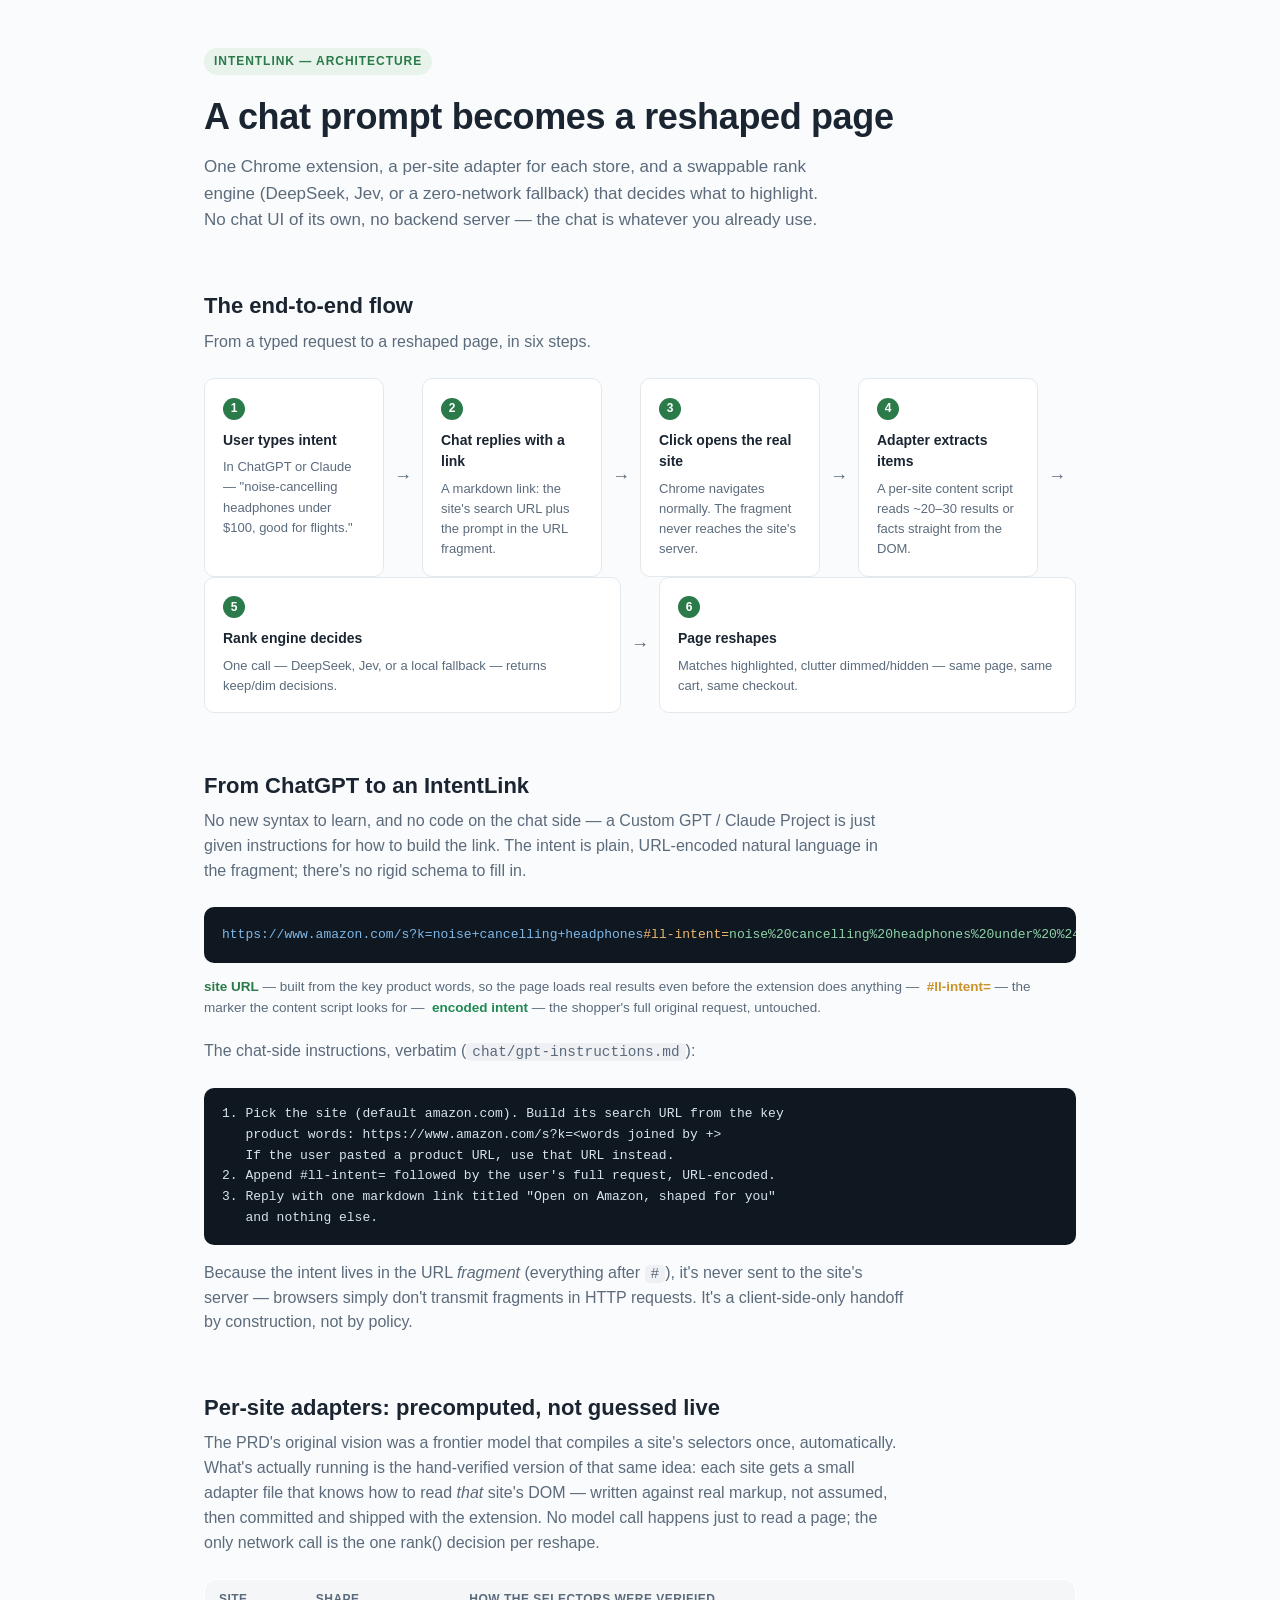
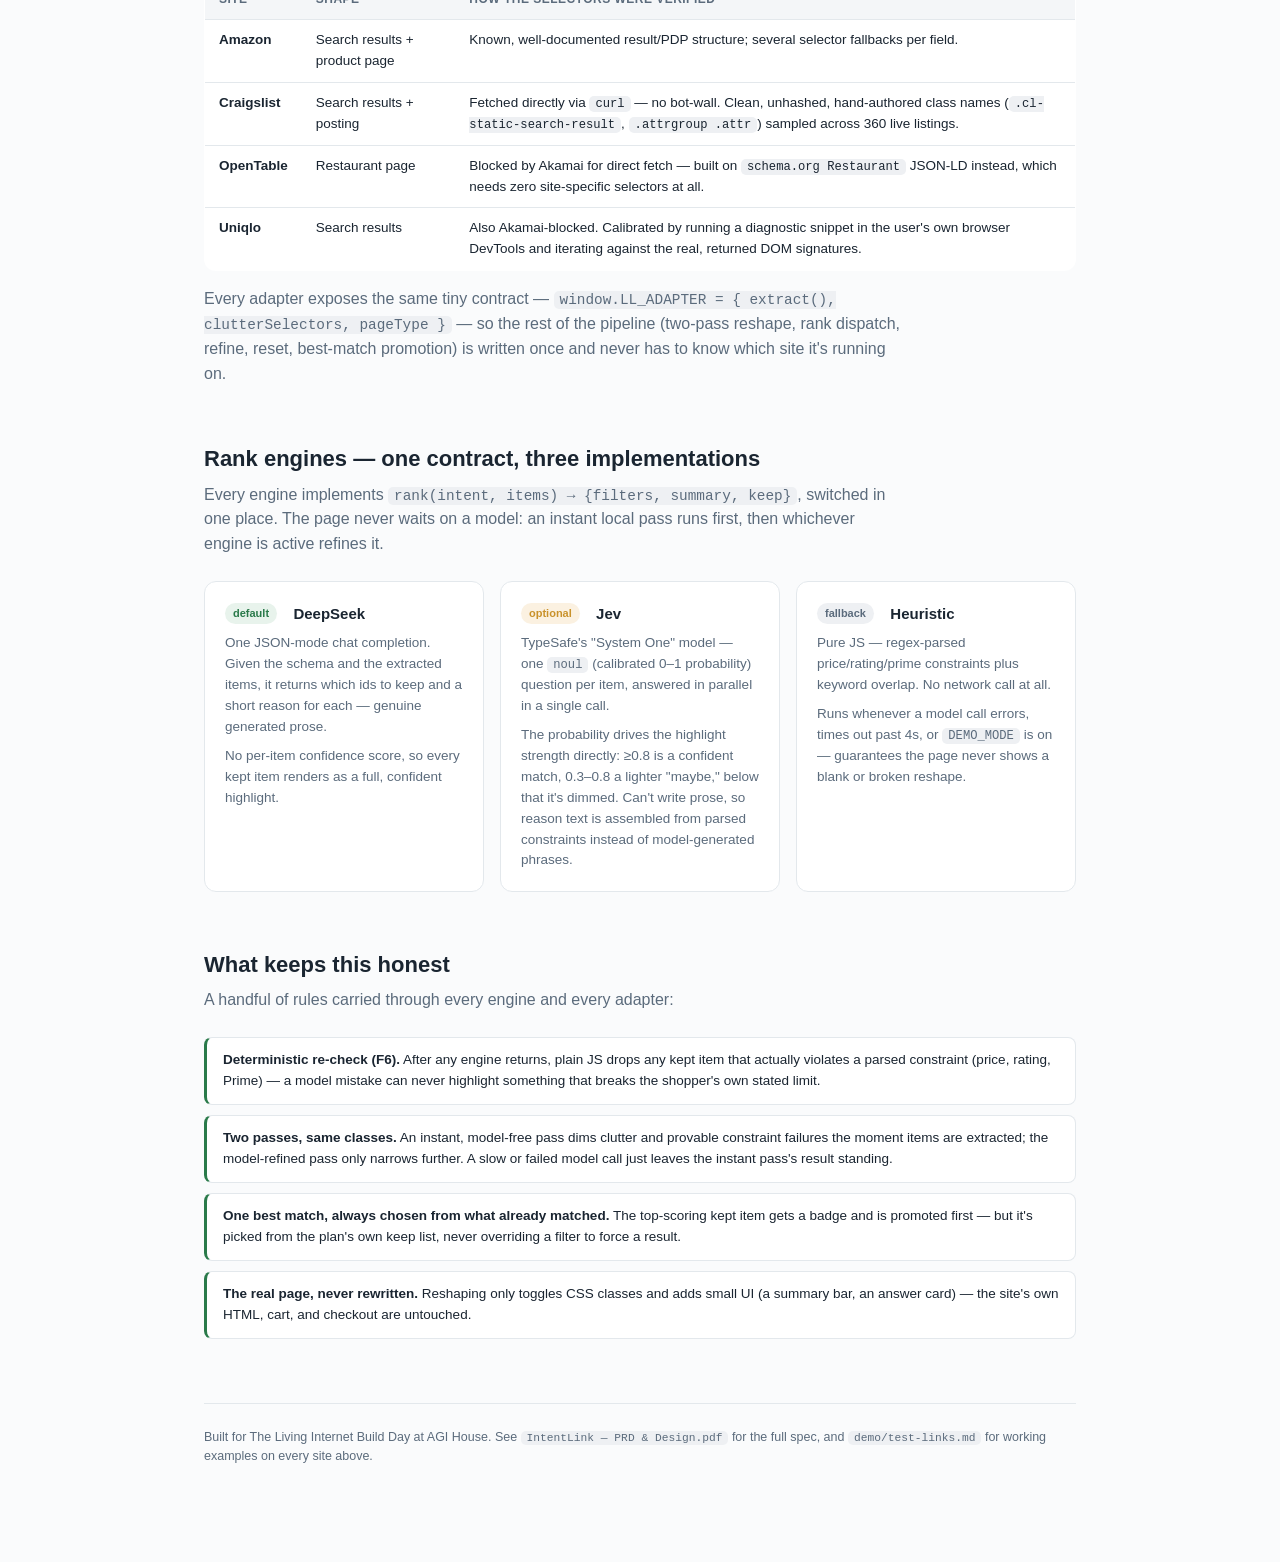
==== demo/architecture.html @ 063bbf08 "Add architecture.html explaining the hack's design Static, self-contained page covering the end-to-e" ====
<!DOCTYPE html>
<html lang="en">
<head>
<meta charset="UTF-8" />
<meta name="viewport" content="width=device-width, initial-scale=1.0" />
<title>IntentLink — Architecture</title>
<style>
  :root {
    --green: #2a7a4a;
    --green-tint: #e8f3ec;
    --amber: #c9922b;
    --amber-tint: #fbf1e1;
    --ink: #1a2531;
    --sub: #5b6b7c;
    --line: #e3e8ec;
    --bg: #fafbfc;
    --card: #ffffff;
    --code-bg: #0f1720;
    --code-ink: #d7e3ec;
  }
  * { box-sizing: border-box; }
  body {
    margin: 0;
    font-family: -apple-system, BlinkMacSystemFont, "Segoe UI", Arial, sans-serif;
    background: var(--bg);
    color: var(--ink);
    line-height: 1.55;
  }
  .wrap {
    max-width: 920px;
    margin: 0 auto;
    padding: 48px 24px 96px;
  }
  header.hero {
    margin-bottom: 48px;
  }
  header.hero .eyebrow {
    display: inline-block;
    font-size: 12px;
    font-weight: 700;
    letter-spacing: 0.08em;
    text-transform: uppercase;
    color: var(--green);
    background: var(--green-tint);
    padding: 4px 10px;
    border-radius: 999px;
    margin-bottom: 14px;
  }
  header.hero h1 {
    font-size: 36px;
    margin: 0 0 10px;
    letter-spacing: -0.01em;
  }
  header.hero p.tagline {
    font-size: 17px;
    color: var(--sub);
    max-width: 640px;
    margin: 0;
  }

  section {
    margin: 56px 0;
  }
  section > h2 {
    font-size: 22px;
    margin: 0 0 6px;
  }
  section > p.lede {
    color: var(--sub);
    margin: 0 0 24px;
    max-width: 700px;
  }

  /* Flow diagram */
  .flow {
    display: flex;
    flex-wrap: wrap;
    align-items: stretch;
    gap: 0;
  }
  .flow-step {
    background: var(--card);
    border: 1px solid var(--line);
    border-radius: 10px;
    padding: 16px 18px;
    flex: 1 1 150px;
    min-width: 150px;
  }
  .flow-step .num {
    display: inline-flex;
    align-items: center;
    justify-content: center;
    width: 22px;
    height: 22px;
    border-radius: 50%;
    background: var(--green);
    color: #fff;
    font-size: 12px;
    font-weight: 700;
    margin-bottom: 10px;
  }
  .flow-step h3 {
    font-size: 14px;
    margin: 0 0 6px;
  }
  .flow-step p {
    font-size: 13px;
    color: var(--sub);
    margin: 0;
  }
  .flow-arrow {
    display: flex;
    align-items: center;
    justify-content: center;
    padding: 0 10px;
    color: var(--sub);
    font-size: 18px;
    flex: 0 0 auto;
  }
  @media (max-width: 720px) {
    .flow { flex-direction: column; }
    .flow-arrow { transform: rotate(90deg); padding: 4px 0; }
  }

  /* Cards grid */
  .grid {
    display: grid;
    grid-template-columns: repeat(auto-fit, minmax(260px, 1fr));
    gap: 16px;
  }
  .card {
    background: var(--card);
    border: 1px solid var(--line);
    border-radius: 12px;
    padding: 20px;
  }
  .card h3 {
    font-size: 15px;
    margin: 0 0 8px;
    display: flex;
    align-items: center;
    gap: 8px;
  }
  .card p {
    font-size: 13.5px;
    color: var(--sub);
    margin: 0 0 8px;
  }
  .card p:last-child { margin-bottom: 0; }
  .tag {
    display: inline-block;
    font-size: 11px;
    font-weight: 700;
    padding: 2px 8px;
    border-radius: 999px;
  }
  .tag.default { background: var(--green-tint); color: var(--green); }
  .tag.optional { background: var(--amber-tint); color: var(--amber); }
  .tag.fallback { background: #eef0f3; color: var(--sub); }

  /* Code block */
  pre {
    background: var(--code-bg);
    color: var(--code-ink);
    padding: 16px 18px;
    border-radius: 10px;
    overflow-x: auto;
    font-size: 13px;
    line-height: 1.6;
    margin: 0;
  }
  code { font-family: ui-monospace, SFMono-Regular, Menlo, Consolas, monospace; }
  .inline-code {
    font-family: ui-monospace, SFMono-Regular, Menlo, Consolas, monospace;
    background: #eef0f3;
    padding: 1px 6px;
    border-radius: 5px;
    font-size: 0.9em;
  }
  .url-anatomy {
    font-family: ui-monospace, SFMono-Regular, Menlo, Consolas, monospace;
    font-size: 13px;
    background: var(--code-bg);
    color: var(--code-ink);
    border-radius: 10px;
    padding: 18px;
    overflow-x: auto;
    white-space: pre;
  }
  .url-anatomy .site { color: #7fb8e8; }
  .url-anatomy .frag { color: #f0b86e; }
  .url-anatomy .intent { color: #8fd4a8; }

  /* Adapter table */
  table {
    width: 100%;
    border-collapse: collapse;
    font-size: 13.5px;
    background: var(--card);
    border: 1px solid var(--line);
    border-radius: 12px;
    overflow: hidden;
  }
  th, td {
    text-align: left;
    padding: 10px 14px;
    border-bottom: 1px solid var(--line);
    vertical-align: top;
  }
  th {
    background: #f4f6f8;
    font-size: 12px;
    text-transform: uppercase;
    letter-spacing: 0.04em;
    color: var(--sub);
  }
  tr:last-child td { border-bottom: none; }
  td.site { font-weight: 600; white-space: nowrap; }
  td .mini { color: var(--sub); font-size: 12.5px; }

  /* Guard rails list */
  .rails { list-style: none; margin: 0; padding: 0; display: grid; gap: 10px; }
  .rails li {
    background: var(--card);
    border: 1px solid var(--line);
    border-left: 3px solid var(--green);
    border-radius: 8px;
    padding: 12px 16px;
    font-size: 13.5px;
  }
  .rails li b { color: var(--ink); }

  footer {
    margin-top: 64px;
    padding-top: 24px;
    border-top: 1px solid var(--line);
    font-size: 12.5px;
    color: var(--sub);
  }

  @media (prefers-color-scheme: dark) {
    :root {
      --ink: #e7edf2;
      --sub: #9aabbb;
      --line: #263141;
      --bg: #0b121a;
      --card: #121b26;
      --green-tint: #11261b;
      --amber-tint: #2a2112;
      --code-bg: #060a0f;
    }
    th { background: #0e1620; }
    .inline-code { background: #1c2733; }
  }
</style>
</head>
<body>
<div class="wrap">

  <header class="hero">
    <span class="eyebrow">IntentLink — Architecture</span>
    <h1>A chat prompt becomes a reshaped page</h1>
    <p class="tagline">
      One Chrome extension, a per-site adapter for each store, and a swappable rank engine
      (DeepSeek, Jev, or a zero-network fallback) that decides what to highlight. No chat UI of
      its own, no backend server — the chat is whatever you already use.
    </p>
  </header>

  <section>
    <h2>The end-to-end flow</h2>
    <p class="lede">From a typed request to a reshaped page, in six steps.</p>
    <div class="flow">
      <div class="flow-step">
        <span class="num">1</span>
        <h3>User types intent</h3>
        <p>In ChatGPT or Claude — "noise-cancelling headphones under $100, good for flights."</p>
      </div>
      <div class="flow-arrow">→</div>
      <div class="flow-step">
        <span class="num">2</span>
        <h3>Chat replies with a link</h3>
        <p>A markdown link: the site's search URL plus the prompt in the URL fragment.</p>
      </div>
      <div class="flow-arrow">→</div>
      <div class="flow-step">
        <span class="num">3</span>
        <h3>Click opens the real site</h3>
        <p>Chrome navigates normally. The fragment never reaches the site's server.</p>
      </div>
      <div class="flow-arrow">→</div>
      <div class="flow-step">
        <span class="num">4</span>
        <h3>Adapter extracts items</h3>
        <p>A per-site content script reads ~20–30 results or facts straight from the DOM.</p>
      </div>
      <div class="flow-arrow">→</div>
      <div class="flow-step">
        <span class="num">5</span>
        <h3>Rank engine decides</h3>
        <p>One call — DeepSeek, Jev, or a local fallback — returns keep/dim decisions.</p>
      </div>
      <div class="flow-arrow">→</div>
      <div class="flow-step">
        <span class="num">6</span>
        <h3>Page reshapes</h3>
        <p>Matches highlighted, clutter dimmed/hidden — same page, same cart, same checkout.</p>
      </div>
    </div>
  </section>

  <section>
    <h2>From ChatGPT to an IntentLink</h2>
    <p class="lede">
      No new syntax to learn, and no code on the chat side — a Custom GPT / Claude Project is
      just given instructions for how to build the link. The intent is plain, URL-encoded natural
      language in the fragment; there's no rigid schema to fill in.
    </p>
    <div class="url-anatomy"><span class="site">https://www.amazon.com/s?k=noise+cancelling+headphones</span><span class="frag">#ll-intent=</span><span class="intent">noise%20cancelling%20headphones%20under%20%24100%2C%20good%20for%20flights</span></div>
    <p style="margin-top:14px; color:var(--sub); font-size:13.5px;">
      <span style="color:var(--green); font-weight:600;">site URL</span> — built from the key
      product words, so the page loads real results even before the extension does anything —
      &nbsp;<span style="color:var(--amber); font-weight:600;">#ll-intent=</span> — the marker the
      content script looks for — &nbsp;<span style="color:#1f8a52; font-weight:600;">encoded
      intent</span> — the shopper's full original request, untouched.
    </p>
    <p class="lede" style="margin-top:20px;">The chat-side instructions, verbatim (<span class="inline-code">chat/gpt-instructions.md</span>):</p>
    <pre><code>1. Pick the site (default amazon.com). Build its search URL from the key
   product words: https://www.amazon.com/s?k=&lt;words joined by +&gt;
   If the user pasted a product URL, use that URL instead.
2. Append #ll-intent= followed by the user's full request, URL-encoded.
3. Reply with one markdown link titled "Open on Amazon, shaped for you"
   and nothing else.</code></pre>
    <p class="lede" style="margin-top:16px;">
      Because the intent lives in the URL <em>fragment</em> (everything after <span class="inline-code">#</span>),
      it's never sent to the site's server — browsers simply don't transmit fragments in HTTP
      requests. It's a client-side-only handoff by construction, not by policy.
    </p>
  </section>

  <section>
    <h2>Per-site adapters: precomputed, not guessed live</h2>
    <p class="lede">
      The PRD's original vision was a frontier model that compiles a site's selectors once,
      automatically. What's actually running is the hand-verified version of that same idea: each
      site gets a small adapter file that knows how to read <em>that</em> site's DOM — written
      against real markup, not assumed, then committed and shipped with the extension. No model
      call happens just to read a page; the only network call is the one rank() decision per
      reshape.
    </p>
    <table>
      <thead>
        <tr><th>Site</th><th>Shape</th><th>How the selectors were verified</th></tr>
      </thead>
      <tbody>
        <tr>
          <td class="site">Amazon</td>
          <td>Search results + product page</td>
          <td>Known, well-documented result/PDP structure; several selector fallbacks per field.</td>
        </tr>
        <tr>
          <td class="site">Craigslist</td>
          <td>Search results + posting</td>
          <td>Fetched directly via <span class="inline-code">curl</span> — no bot-wall. Clean,
            unhashed, hand-authored class names (<span class="inline-code">.cl-static-search-result</span>,
            <span class="inline-code">.attrgroup .attr</span>) sampled across 360 live listings.</td>
        </tr>
        <tr>
          <td class="site">OpenTable</td>
          <td>Restaurant page</td>
          <td>Blocked by Akamai for direct fetch — built on <span class="inline-code">schema.org
            Restaurant</span> JSON-LD instead, which needs zero site-specific selectors at all.</td>
        </tr>
        <tr>
          <td class="site">Uniqlo</td>
          <td>Search results</td>
          <td>Also Akamai-blocked. Calibrated by running a diagnostic snippet in the user's own
            browser DevTools and iterating against the real, returned DOM signatures.</td>
        </tr>
      </tbody>
    </table>
    <p class="lede" style="margin-top:16px;">
      Every adapter exposes the same tiny contract — <span class="inline-code">window.LL_ADAPTER
      = { extract(), clutterSelectors, pageType }</span> — so the rest of the pipeline
      (two-pass reshape, rank dispatch, refine, reset, best-match promotion) is written once and
      never has to know which site it's running on.
    </p>
  </section>

  <section>
    <h2>Rank engines — one contract, three implementations</h2>
    <p class="lede">
      Every engine implements <span class="inline-code">rank(intent, items) → {filters, summary, keep}</span>,
      switched in one place. The page never waits on a model: an instant local pass runs first,
      then whichever engine is active refines it.
    </p>
    <div class="grid">
      <div class="card">
        <h3><span class="tag default">default</span>&nbsp; DeepSeek</h3>
        <p>One JSON-mode chat completion. Given the schema and the extracted items, it returns
          which ids to keep and a short reason for each — genuine generated prose.</p>
        <p>No per-item confidence score, so every kept item renders as a full, confident highlight.</p>
      </div>
      <div class="card">
        <h3><span class="tag optional">optional</span>&nbsp; Jev</h3>
        <p>TypeSafe's "System One" model — one <span class="inline-code">noul</span> (calibrated
          0–1 probability) question per item, answered in parallel in a single call.</p>
        <p>The probability drives the highlight strength directly: ≥0.8 is a confident match,
          0.3–0.8 a lighter "maybe," below that it's dimmed. Can't write prose, so reason text is
          assembled from parsed constraints instead of model-generated phrases.</p>
      </div>
      <div class="card">
        <h3><span class="tag fallback">fallback</span>&nbsp; Heuristic</h3>
        <p>Pure JS — regex-parsed price/rating/prime constraints plus keyword overlap. No network
          call at all.</p>
        <p>Runs whenever a model call errors, times out past 4s, or <span class="inline-code">DEMO_MODE</span>
          is on — guarantees the page never shows a blank or broken reshape.</p>
      </div>
    </div>
  </section>

  <section>
    <h2>What keeps this honest</h2>
    <p class="lede">A handful of rules carried through every engine and every adapter:</p>
    <ul class="rails">
      <li><b>Deterministic re-check (F6).</b> After any engine returns, plain JS drops any kept
        item that actually violates a parsed constraint (price, rating, Prime) — a model mistake
        can never highlight something that breaks the shopper's own stated limit.</li>
      <li><b>Two passes, same classes.</b> An instant, model-free pass dims clutter and provable
        constraint failures the moment items are extracted; the model-refined pass only narrows
        further. A slow or failed model call just leaves the instant pass's result standing.</li>
      <li><b>One best match, always chosen from what already matched.</b> The top-scoring kept
        item gets a badge and is promoted first — but it's picked from the plan's own keep list,
        never overriding a filter to force a result.</li>
      <li><b>The real page, never rewritten.</b> Reshaping only toggles CSS classes and adds small
        UI (a summary bar, an answer card) — the site's own HTML, cart, and checkout are
        untouched.</li>
    </ul>
  </section>

  <footer>
    Built for The Living Internet Build Day at AGI House. See <span class="inline-code">IntentLink — PRD &amp; Design.pdf</span>
    for the full spec, and <span class="inline-code">demo/test-links.md</span> for working examples
    on every site above.
  </footer>

</div>
</body>
</html>
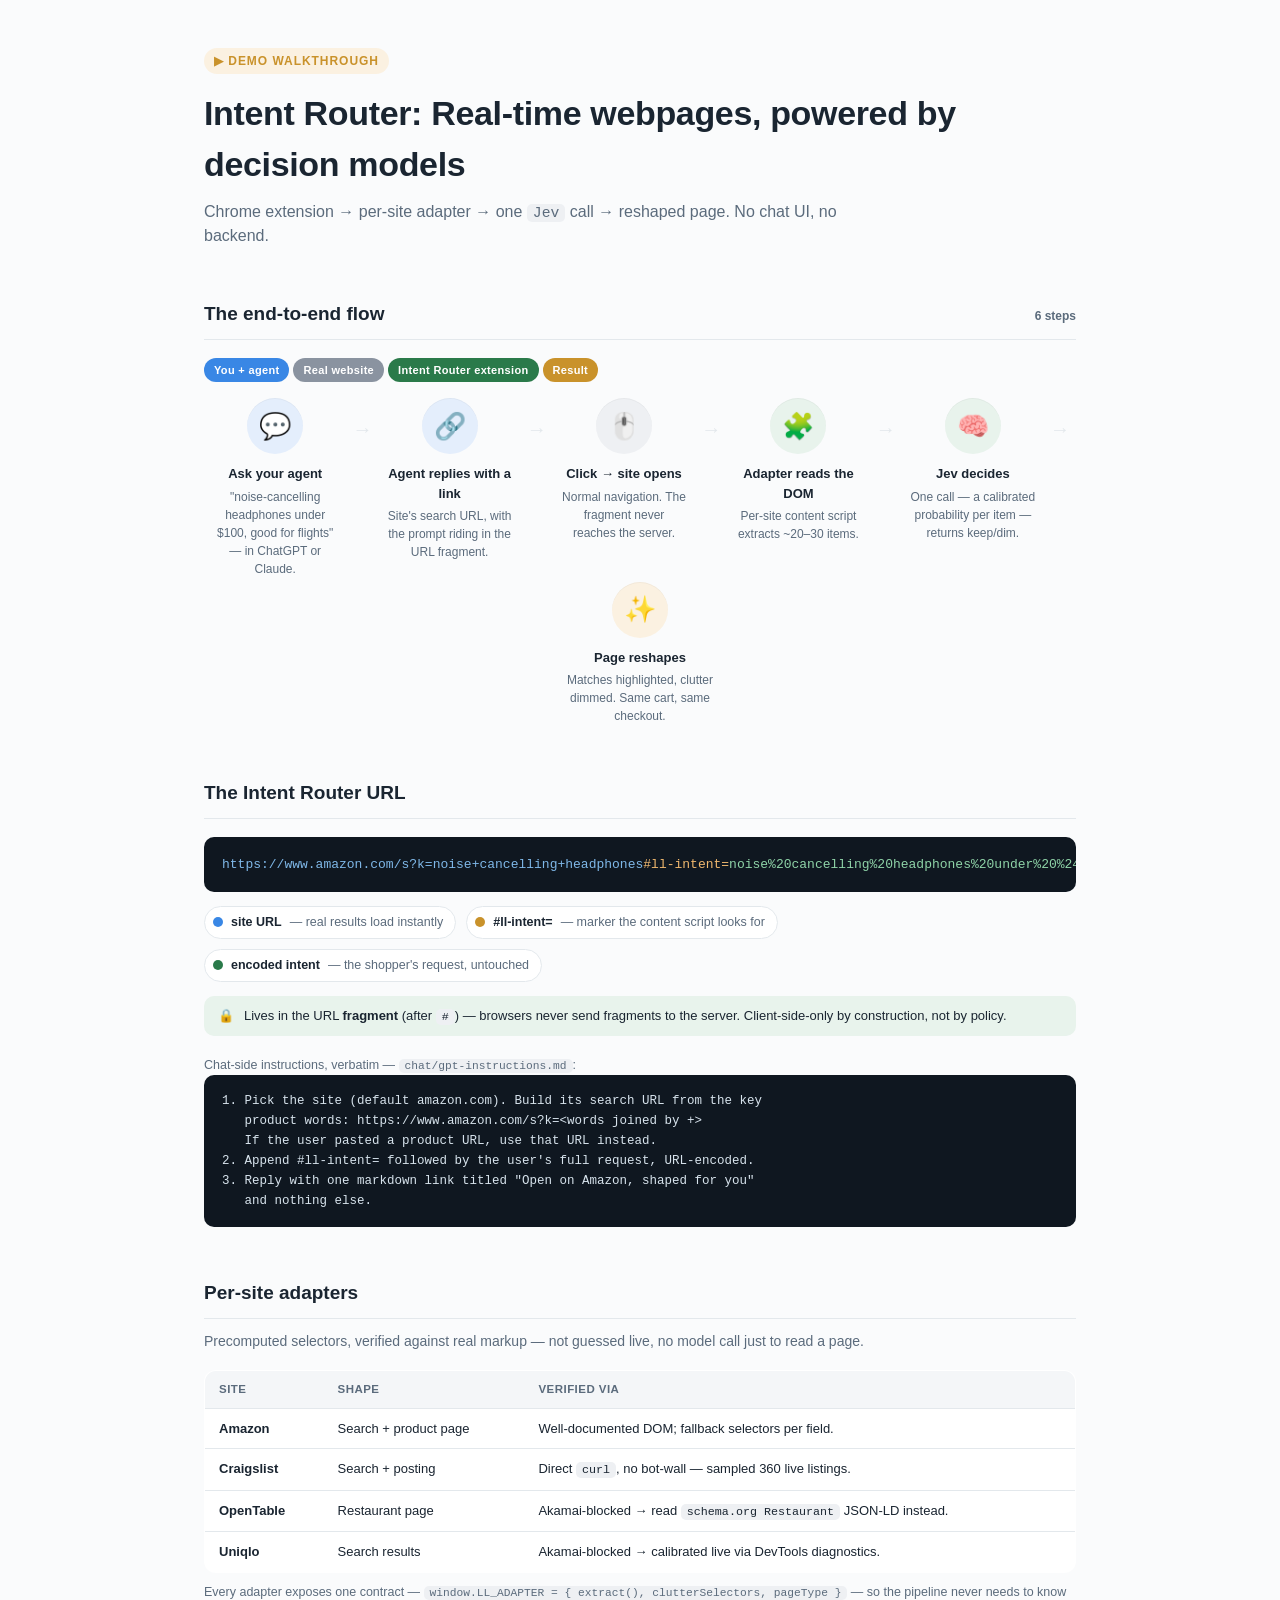
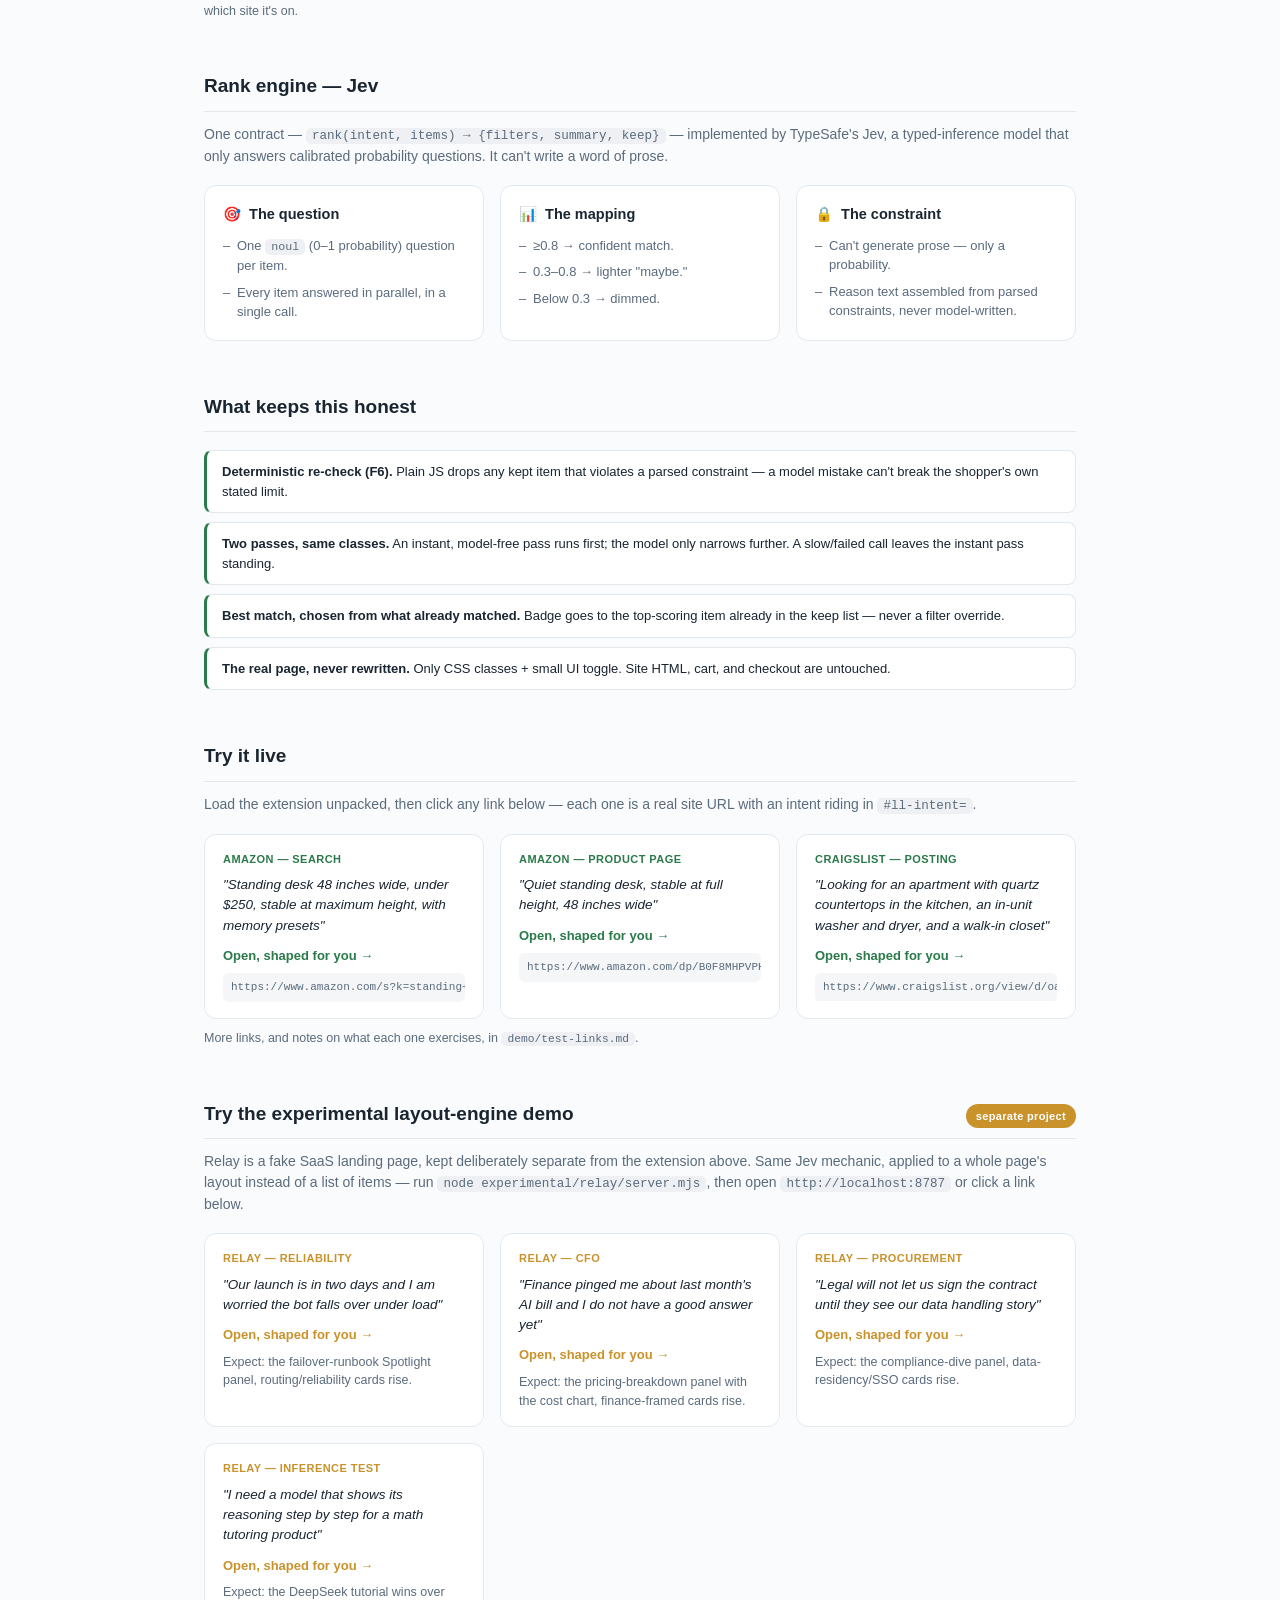
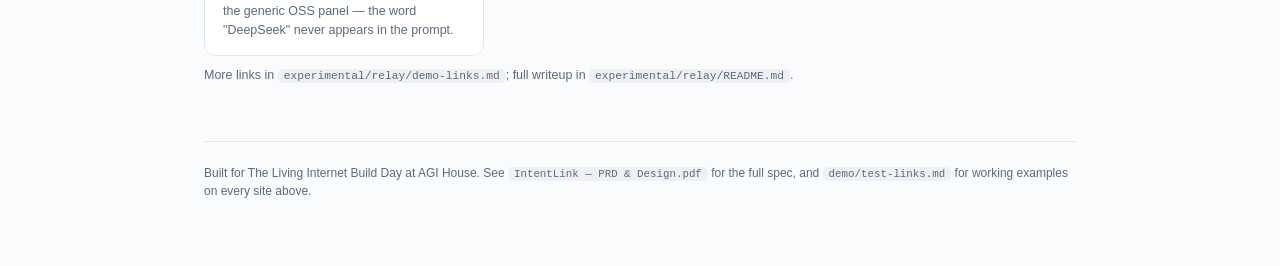
==== commit 6a25b1f4: "Rework architecture.html: icon flow, Jev-only, live demo links, Intent Router branding - Replace the" ====
--- a/demo/architecture.html
+++ b/demo/architecture.html
@@ -3,7 +3,7 @@
 <head>
 <meta charset="UTF-8" />
 <meta name="viewport" content="width=device-width, initial-scale=1.0" />
-<title>IntentLink — Architecture</title>
+<title>Intent Router — Architecture</title>
 <style>
   :root {
     --green: #2a7a4a;
@@ -24,159 +24,178 @@
     font-family: -apple-system, BlinkMacSystemFont, "Segoe UI", Arial, sans-serif;
     background: var(--bg);
     color: var(--ink);
-    line-height: 1.55;
+    line-height: 1.5;
   }
   .wrap {
     max-width: 920px;
     margin: 0 auto;
-    padding: 48px 24px 96px;
-  }
-  header.hero {
-    margin-bottom: 48px;
-  }
+    padding: 48px 24px 72px;
+  }
+
+  /* Header */
+  header.hero { margin-bottom: 44px; }
   header.hero .eyebrow {
-    display: inline-block;
+    display: inline-flex;
+    align-items: center;
+    gap: 6px;
     font-size: 12px;
     font-weight: 700;
     letter-spacing: 0.08em;
     text-transform: uppercase;
-    color: var(--green);
-    background: var(--green-tint);
+    color: var(--amber);
+    background: var(--amber-tint);
     padding: 4px 10px;
     border-radius: 999px;
     margin-bottom: 14px;
   }
   header.hero h1 {
-    font-size: 36px;
+    font-size: 34px;
     margin: 0 0 10px;
     letter-spacing: -0.01em;
   }
   header.hero p.tagline {
-    font-size: 17px;
+    font-size: 16px;
     color: var(--sub);
-    max-width: 640px;
+    max-width: 680px;
     margin: 0;
   }
-
-  section {
-    margin: 56px 0;
-  }
-  section > h2 {
-    font-size: 22px;
-    margin: 0 0 6px;
+  header.hero .tagline .inline-code { font-size: 0.92em; }
+
+  /* Section scaffolding */
+  section { margin: 52px 0; }
+  section > .section-head {
+    display: flex;
+    align-items: baseline;
+    justify-content: space-between;
+    gap: 16px;
+    margin-bottom: 18px;
+    border-bottom: 1px solid var(--line);
+    padding-bottom: 10px;
+  }
+  section > .section-head h2 { font-size: 19px; margin: 0; }
+  section > .section-head .step-no {
+    font-size: 12px;
+    font-weight: 700;
+    color: var(--sub);
+    white-space: nowrap;
   }
   section > p.lede {
     color: var(--sub);
-    margin: 0 0 24px;
-    max-width: 700px;
-  }
-
-  /* Flow diagram */
-  .flow {
+    margin: -6px 0 18px;
+    font-size: 14px;
+  }
+
+  /* Flow diagram — icon nodes, color-grouped by who's acting */
+  .lanes { display: flex; flex-wrap: wrap; gap: 4px; margin-bottom: 14px; }
+  .lane-tag {
+    font-size: 11px; font-weight: 700; letter-spacing: 0.03em;
+    padding: 4px 10px; border-radius: 999px; color: #fff;
+  }
+  .lane-tag.c-blue { background: #3987e5; }
+  .lane-tag.c-gray { background: #8a93a0; }
+  .lane-tag.c-green { background: var(--green); }
+  .lane-tag.c-amber { background: var(--amber); }
+
+  .flow { display: flex; flex-wrap: wrap; align-items: flex-start; gap: 0; }
+  .flow-node {
     display: flex;
-    flex-wrap: wrap;
-    align-items: stretch;
-    gap: 0;
-  }
-  .flow-step {
-    background: var(--card);
-    border: 1px solid var(--line);
-    border-radius: 10px;
-    padding: 16px 18px;
-    flex: 1 1 150px;
-    min-width: 150px;
-  }
-  .flow-step .num {
-    display: inline-flex;
+    flex-direction: column;
     align-items: center;
-    justify-content: center;
-    width: 22px;
-    height: 22px;
+    text-align: center;
+    flex: 1 1 140px;
+    min-width: 128px;
+    padding: 2px 8px;
+  }
+  .flow-icon {
+    width: 56px;
+    height: 56px;
     border-radius: 50%;
-    background: var(--green);
-    color: #fff;
-    font-size: 12px;
-    font-weight: 700;
-    margin-bottom: 10px;
-  }
-  .flow-step h3 {
-    font-size: 14px;
-    margin: 0 0 6px;
-  }
-  .flow-step p {
-    font-size: 13px;
-    color: var(--sub);
-    margin: 0;
-  }
-  .flow-arrow {
     display: flex;
     align-items: center;
     justify-content: center;
-    padding: 0 10px;
+    font-size: 26px;
+    margin-bottom: 10px;
+    box-shadow: 0 1px 0 rgba(0,0,0,0.04) inset;
+  }
+  .flow-icon.c-blue  { background: #e4eefc; }
+  .flow-icon.c-gray  { background: #eef0f3; }
+  .flow-icon.c-green { background: var(--green-tint); }
+  .flow-icon.c-amber { background: var(--amber-tint); }
+  .flow-node h3 { font-size: 13px; margin: 0 0 4px; }
+  .flow-node p { font-size: 12px; color: var(--sub); margin: 0; max-width: 150px; }
+  .flow-arrow {
+    display: flex; align-items: center; justify-content: center;
+    padding: 18px 6px 0; color: var(--line); font-size: 20px; flex: 0 0 auto;
+  }
+  @media (max-width: 720px) {
+    .flow { flex-direction: column; align-items: stretch; }
+    .flow-node { flex-direction: row; text-align: left; align-items: center; gap: 12px; max-width: none; }
+    .flow-node p { max-width: none; }
+    .flow-icon { margin-bottom: 0; flex: 0 0 auto; }
+    .flow-arrow { transform: rotate(90deg); padding: 2px 0; align-self: center; }
+  }
+
+  /* Cards grid */
+  .grid { display: grid; grid-template-columns: repeat(auto-fit, minmax(260px, 1fr)); gap: 16px; }
+  .card { background: var(--card); border: 1px solid var(--line); border-radius: 12px; padding: 18px; }
+  .card h3 { font-size: 14.5px; margin: 0 0 10px; display: flex; align-items: center; gap: 8px; }
+  .card ul.bullets { margin: 0; padding: 0; list-style: none; display: grid; gap: 7px; }
+  .card ul.bullets li {
+    font-size: 13px;
     color: var(--sub);
-    font-size: 18px;
-    flex: 0 0 auto;
-  }
-  @media (max-width: 720px) {
-    .flow { flex-direction: column; }
-    .flow-arrow { transform: rotate(90deg); padding: 4px 0; }
-  }
-
-  /* Cards grid */
-  .grid {
-    display: grid;
-    grid-template-columns: repeat(auto-fit, minmax(260px, 1fr));
-    gap: 16px;
-  }
-  .card {
-    background: var(--card);
-    border: 1px solid var(--line);
-    border-radius: 12px;
-    padding: 20px;
-  }
-  .card h3 {
-    font-size: 15px;
-    margin: 0 0 8px;
-    display: flex;
-    align-items: center;
-    gap: 8px;
-  }
-  .card p {
-    font-size: 13.5px;
+    padding-left: 14px;
+    position: relative;
+  }
+  .card ul.bullets li::before {
+    content: "–";
+    position: absolute;
+    left: 0;
     color: var(--sub);
-    margin: 0 0 8px;
-  }
-  .card p:last-child { margin-bottom: 0; }
-  .tag {
-    display: inline-block;
-    font-size: 11px;
-    font-weight: 700;
-    padding: 2px 8px;
-    border-radius: 999px;
-  }
-  .tag.default { background: var(--green-tint); color: var(--green); }
-  .tag.optional { background: var(--amber-tint); color: var(--amber); }
-  .tag.fallback { background: #eef0f3; color: var(--sub); }
+  }
 
   /* Code block */
   pre {
-    background: var(--code-bg);
-    color: var(--code-ink);
-    padding: 16px 18px;
-    border-radius: 10px;
-    overflow-x: auto;
-    font-size: 13px;
-    line-height: 1.6;
-    margin: 0;
+    background: var(--code-bg); color: var(--code-ink);
+    padding: 16px 18px; border-radius: 10px; overflow-x: auto;
+    font-size: 12.5px; line-height: 1.6; margin: 0;
   }
   code { font-family: ui-monospace, SFMono-Regular, Menlo, Consolas, monospace; }
   .inline-code {
     font-family: ui-monospace, SFMono-Regular, Menlo, Consolas, monospace;
-    background: #eef0f3;
-    padding: 1px 6px;
-    border-radius: 5px;
-    font-size: 0.9em;
-  }
+    background: #eef0f3; padding: 1px 6px; border-radius: 5px; font-size: 0.9em;
+  }
+  .caption { font-size: 12.5px; color: var(--sub); margin: 10px 0 0; }
+
+  /* Try-it links */
+  .demo-card {
+    background: var(--card); border: 1px solid var(--line); border-radius: 12px;
+    padding: 16px 18px; display: flex; flex-direction: column; gap: 8px;
+  }
+  .demo-card .demo-site {
+    font-size: 11px; font-weight: 700; letter-spacing: 0.04em; text-transform: uppercase;
+    color: var(--green);
+  }
+  .demo-card blockquote {
+    margin: 0; padding: 0; font-size: 13.5px; color: var(--ink); font-style: italic;
+    border: none;
+  }
+  .demo-card .demo-link {
+    display: inline-flex; align-items: center; gap: 6px;
+    font-size: 13px; font-weight: 600; color: var(--green); text-decoration: none;
+    margin-top: 2px;
+  }
+  .demo-card .demo-link:hover { text-decoration: underline; }
+  .demo-card .demo-url {
+    font-family: ui-monospace, SFMono-Regular, Menlo, Consolas, monospace;
+    font-size: 11px; color: var(--sub);
+    overflow-x: auto; white-space: nowrap;
+    background: #f4f6f8; border-radius: 6px; padding: 6px 8px;
+  }
+  @media (prefers-color-scheme: dark) { .demo-card .demo-url { background: #0e1620; } }
+  .demo-card.experimental .demo-site { color: var(--amber); }
+  .demo-card.experimental .demo-link { color: var(--amber); }
+
+  /* URL anatomy — the specific example */
   .url-anatomy {
     font-family: ui-monospace, SFMono-Regular, Menlo, Consolas, monospace;
     font-size: 13px;
@@ -191,66 +210,63 @@
   .url-anatomy .frag { color: #f0b86e; }
   .url-anatomy .intent { color: #8fd4a8; }
 
+  .legend { display: flex; flex-wrap: wrap; gap: 10px; margin: 14px 0 0; }
+  .legend-item {
+    display: flex; align-items: center; gap: 8px;
+    background: var(--card); border: 1px solid var(--line); border-radius: 999px;
+    padding: 6px 12px 6px 8px; font-size: 12.5px; color: var(--ink);
+  }
+  .legend-swatch { width: 10px; height: 10px; border-radius: 50%; flex: 0 0 auto; }
+  .legend-swatch.site { background: #3987e5; }
+  .legend-swatch.frag { background: var(--amber); }
+  .legend-swatch.intent { background: var(--green); }
+  .legend-item b { font-weight: 700; }
+  .legend-item span.note { color: var(--sub); }
+
+  .callout {
+    display: flex;
+    align-items: flex-start;
+    gap: 10px;
+    background: var(--green-tint);
+    border-radius: 10px;
+    padding: 10px 14px;
+    font-size: 13px;
+    color: var(--ink);
+    margin-top: 14px;
+  }
+  .callout .ico { flex: 0 0 auto; }
+
   /* Adapter table */
   table {
-    width: 100%;
-    border-collapse: collapse;
-    font-size: 13.5px;
-    background: var(--card);
-    border: 1px solid var(--line);
-    border-radius: 12px;
-    overflow: hidden;
-  }
-  th, td {
-    text-align: left;
-    padding: 10px 14px;
-    border-bottom: 1px solid var(--line);
-    vertical-align: top;
-  }
-  th {
-    background: #f4f6f8;
-    font-size: 12px;
-    text-transform: uppercase;
-    letter-spacing: 0.04em;
-    color: var(--sub);
-  }
+    width: 100%; border-collapse: collapse; font-size: 13px;
+    background: var(--card); border: 1px solid var(--line); border-radius: 12px; overflow: hidden;
+  }
+  th, td { text-align: left; padding: 10px 14px; border-bottom: 1px solid var(--line); vertical-align: top; }
+  th { background: #f4f6f8; font-size: 11.5px; text-transform: uppercase; letter-spacing: 0.04em; color: var(--sub); }
   tr:last-child td { border-bottom: none; }
   td.site { font-weight: 600; white-space: nowrap; }
-  td .mini { color: var(--sub); font-size: 12.5px; }
 
   /* Guard rails list */
-  .rails { list-style: none; margin: 0; padding: 0; display: grid; gap: 10px; }
+  .rails { list-style: none; margin: 0; padding: 0; display: grid; gap: 9px; }
   .rails li {
-    background: var(--card);
-    border: 1px solid var(--line);
-    border-left: 3px solid var(--green);
-    border-radius: 8px;
-    padding: 12px 16px;
-    font-size: 13.5px;
+    background: var(--card); border: 1px solid var(--line); border-left: 3px solid var(--green);
+    border-radius: 8px; padding: 11px 15px; font-size: 13px;
   }
   .rails li b { color: var(--ink); }
 
   footer {
-    margin-top: 64px;
-    padding-top: 24px;
-    border-top: 1px solid var(--line);
-    font-size: 12.5px;
-    color: var(--sub);
+    margin-top: 56px; padding-top: 22px; border-top: 1px solid var(--line);
+    font-size: 12px; color: var(--sub);
   }
 
   @media (prefers-color-scheme: dark) {
     :root {
-      --ink: #e7edf2;
-      --sub: #9aabbb;
-      --line: #263141;
-      --bg: #0b121a;
-      --card: #121b26;
-      --green-tint: #11261b;
-      --amber-tint: #2a2112;
-      --code-bg: #060a0f;
+      --ink: #e7edf2; --sub: #9aabbb; --line: #263141; --bg: #0b121a;
+      --card: #121b26; --green-tint: #11261b; --amber-tint: #2a2112; --code-bg: #060a0f;
     }
     th { background: #0e1620; }
     .inline-code { background: #1c2733; }
+    .legend-item { background: #121b26; }
   }
 </style>
 </head>
@@ -258,190 +274,226 @@
 <div class="wrap">
 
   <header class="hero">
-    <span class="eyebrow">IntentLink — Architecture</span>
-    <h1>A chat prompt becomes a reshaped page</h1>
+    <span class="eyebrow">▶ Demo walkthrough</span>
+    <h1>Intent Router: Real-time webpages, powered by decision models</h1>
     <p class="tagline">
-      One Chrome extension, a per-site adapter for each store, and a swappable rank engine
-      (DeepSeek, Jev, or a zero-network fallback) that decides what to highlight. No chat UI of
-      its own, no backend server — the chat is whatever you already use.
+      Chrome extension → per-site adapter → one <span class="inline-code">Jev</span> call → reshaped page.
+      No chat UI, no backend.
     </p>
   </header>
 
   <section>
-    <h2>The end-to-end flow</h2>
-    <p class="lede">From a typed request to a reshaped page, in six steps.</p>
+    <div class="section-head">
+      <h2>The end-to-end flow</h2>
+      <span class="step-no">6 steps</span>
+    </div>
+    <div class="lanes">
+      <span class="lane-tag c-blue">You + agent</span>
+      <span class="lane-tag c-gray">Real website</span>
+      <span class="lane-tag c-green">Intent Router extension</span>
+      <span class="lane-tag c-amber">Result</span>
+    </div>
     <div class="flow">
-      <div class="flow-step">
-        <span class="num">1</span>
-        <h3>User types intent</h3>
-        <p>In ChatGPT or Claude — "noise-cancelling headphones under $100, good for flights."</p>
+      <div class="flow-node">
+        <div class="flow-icon c-blue">💬</div>
+        <h3>Ask your agent</h3>
+        <p>"noise-cancelling headphones under $100, good for flights" — in ChatGPT or Claude.</p>
       </div>
       <div class="flow-arrow">→</div>
-      <div class="flow-step">
-        <span class="num">2</span>
-        <h3>Chat replies with a link</h3>
-        <p>A markdown link: the site's search URL plus the prompt in the URL fragment.</p>
+      <div class="flow-node">
+        <div class="flow-icon c-blue">🔗</div>
+        <h3>Agent replies with a link</h3>
+        <p>Site's search URL, with the prompt riding in the URL fragment.</p>
       </div>
       <div class="flow-arrow">→</div>
-      <div class="flow-step">
-        <span class="num">3</span>
-        <h3>Click opens the real site</h3>
-        <p>Chrome navigates normally. The fragment never reaches the site's server.</p>
+      <div class="flow-node">
+        <div class="flow-icon c-gray">🖱️</div>
+        <h3>Click → site opens</h3>
+        <p>Normal navigation. The fragment never reaches the server.</p>
       </div>
       <div class="flow-arrow">→</div>
-      <div class="flow-step">
-        <span class="num">4</span>
-        <h3>Adapter extracts items</h3>
-        <p>A per-site content script reads ~20–30 results or facts straight from the DOM.</p>
+      <div class="flow-node">
+        <div class="flow-icon c-green">🧩</div>
+        <h3>Adapter reads the DOM</h3>
+        <p>Per-site content script extracts ~20–30 items.</p>
       </div>
       <div class="flow-arrow">→</div>
-      <div class="flow-step">
-        <span class="num">5</span>
-        <h3>Rank engine decides</h3>
-        <p>One call — DeepSeek, Jev, or a local fallback — returns keep/dim decisions.</p>
+      <div class="flow-node">
+        <div class="flow-icon c-green">🧠</div>
+        <h3>Jev decides</h3>
+        <p>One call — a calibrated probability per item — returns keep/dim.</p>
       </div>
       <div class="flow-arrow">→</div>
-      <div class="flow-step">
-        <span class="num">6</span>
+      <div class="flow-node">
+        <div class="flow-icon c-amber">✨</div>
         <h3>Page reshapes</h3>
-        <p>Matches highlighted, clutter dimmed/hidden — same page, same cart, same checkout.</p>
-      </div>
-    </div>
-  </section>
-
-  <section>
-    <h2>From ChatGPT to an IntentLink</h2>
-    <p class="lede">
-      No new syntax to learn, and no code on the chat side — a Custom GPT / Claude Project is
-      just given instructions for how to build the link. The intent is plain, URL-encoded natural
-      language in the fragment; there's no rigid schema to fill in.
-    </p>
+        <p>Matches highlighted, clutter dimmed. Same cart, same checkout.</p>
+      </div>
+    </div>
+  </section>
+
+  <section>
+    <div class="section-head"><h2>The Intent Router URL</h2></div>
     <div class="url-anatomy"><span class="site">https://www.amazon.com/s?k=noise+cancelling+headphones</span><span class="frag">#ll-intent=</span><span class="intent">noise%20cancelling%20headphones%20under%20%24100%2C%20good%20for%20flights</span></div>
-    <p style="margin-top:14px; color:var(--sub); font-size:13.5px;">
-      <span style="color:var(--green); font-weight:600;">site URL</span> — built from the key
-      product words, so the page loads real results even before the extension does anything —
-      &nbsp;<span style="color:var(--amber); font-weight:600;">#ll-intent=</span> — the marker the
-      content script looks for — &nbsp;<span style="color:#1f8a52; font-weight:600;">encoded
-      intent</span> — the shopper's full original request, untouched.
-    </p>
-    <p class="lede" style="margin-top:20px;">The chat-side instructions, verbatim (<span class="inline-code">chat/gpt-instructions.md</span>):</p>
+    <div class="legend">
+      <span class="legend-item"><span class="legend-swatch site"></span><b>site URL</b> <span class="note">— real results load instantly</span></span>
+      <span class="legend-item"><span class="legend-swatch frag"></span><b>#ll-intent=</b> <span class="note">— marker the content script looks for</span></span>
+      <span class="legend-item"><span class="legend-swatch intent"></span><b>encoded intent</b> <span class="note">— the shopper's request, untouched</span></span>
+    </div>
+    <div class="callout">
+      <span class="ico">🔒</span>
+      <span>Lives in the URL <b>fragment</b> (after <span class="inline-code">#</span>) — browsers never send fragments to the server. Client-side-only by construction, not by policy.</span>
+    </div>
+    <p class="caption" style="margin-top:20px;">Chat-side instructions, verbatim — <span class="inline-code">chat/gpt-instructions.md</span>:</p>
     <pre><code>1. Pick the site (default amazon.com). Build its search URL from the key
    product words: https://www.amazon.com/s?k=&lt;words joined by +&gt;
    If the user pasted a product URL, use that URL instead.
 2. Append #ll-intent= followed by the user's full request, URL-encoded.
 3. Reply with one markdown link titled "Open on Amazon, shaped for you"
    and nothing else.</code></pre>
-    <p class="lede" style="margin-top:16px;">
-      Because the intent lives in the URL <em>fragment</em> (everything after <span class="inline-code">#</span>),
-      it's never sent to the site's server — browsers simply don't transmit fragments in HTTP
-      requests. It's a client-side-only handoff by construction, not by policy.
-    </p>
-  </section>
-
-  <section>
-    <h2>Per-site adapters: precomputed, not guessed live</h2>
-    <p class="lede">
-      The PRD's original vision was a frontier model that compiles a site's selectors once,
-      automatically. What's actually running is the hand-verified version of that same idea: each
-      site gets a small adapter file that knows how to read <em>that</em> site's DOM — written
-      against real markup, not assumed, then committed and shipped with the extension. No model
-      call happens just to read a page; the only network call is the one rank() decision per
-      reshape.
-    </p>
+  </section>
+
+  <section>
+    <div class="section-head"><h2>Per-site adapters</h2></div>
+    <p class="lede">Precomputed selectors, verified against real markup — not guessed live, no model call just to read a page.</p>
     <table>
       <thead>
-        <tr><th>Site</th><th>Shape</th><th>How the selectors were verified</th></tr>
+        <tr><th>Site</th><th>Shape</th><th>Verified via</th></tr>
       </thead>
       <tbody>
         <tr>
           <td class="site">Amazon</td>
-          <td>Search results + product page</td>
-          <td>Known, well-documented result/PDP structure; several selector fallbacks per field.</td>
+          <td>Search + product page</td>
+          <td>Well-documented DOM; fallback selectors per field.</td>
         </tr>
         <tr>
           <td class="site">Craigslist</td>
-          <td>Search results + posting</td>
-          <td>Fetched directly via <span class="inline-code">curl</span> — no bot-wall. Clean,
-            unhashed, hand-authored class names (<span class="inline-code">.cl-static-search-result</span>,
-            <span class="inline-code">.attrgroup .attr</span>) sampled across 360 live listings.</td>
+          <td>Search + posting</td>
+          <td>Direct <span class="inline-code">curl</span>, no bot-wall — sampled 360 live listings.</td>
         </tr>
         <tr>
           <td class="site">OpenTable</td>
           <td>Restaurant page</td>
-          <td>Blocked by Akamai for direct fetch — built on <span class="inline-code">schema.org
-            Restaurant</span> JSON-LD instead, which needs zero site-specific selectors at all.</td>
+          <td>Akamai-blocked → read <span class="inline-code">schema.org Restaurant</span> JSON-LD instead.</td>
         </tr>
         <tr>
           <td class="site">Uniqlo</td>
           <td>Search results</td>
-          <td>Also Akamai-blocked. Calibrated by running a diagnostic snippet in the user's own
-            browser DevTools and iterating against the real, returned DOM signatures.</td>
+          <td>Akamai-blocked → calibrated live via DevTools diagnostics.</td>
         </tr>
       </tbody>
     </table>
-    <p class="lede" style="margin-top:16px;">
-      Every adapter exposes the same tiny contract — <span class="inline-code">window.LL_ADAPTER
-      = { extract(), clutterSelectors, pageType }</span> — so the rest of the pipeline
-      (two-pass reshape, rank dispatch, refine, reset, best-match promotion) is written once and
-      never has to know which site it's running on.
-    </p>
-  </section>
-
-  <section>
-    <h2>Rank engines — one contract, three implementations</h2>
+    <p class="caption">Every adapter exposes one contract — <span class="inline-code">window.LL_ADAPTER = { extract(), clutterSelectors, pageType }</span> — so the pipeline never needs to know which site it's on.</p>
+  </section>
+
+  <section>
+    <div class="section-head"><h2>Rank engine — Jev</h2></div>
+    <p class="lede">One contract — <span class="inline-code">rank(intent, items) → {filters, summary, keep}</span> — implemented by TypeSafe's Jev, a typed-inference model that only answers calibrated probability questions. It can't write a word of prose.</p>
+    <div class="grid">
+      <div class="card">
+        <h3>🎯&nbsp; The question</h3>
+        <ul class="bullets">
+          <li>One <span class="inline-code">noul</span> (0–1 probability) question per item.</li>
+          <li>Every item answered in parallel, in a single call.</li>
+        </ul>
+      </div>
+      <div class="card">
+        <h3>📊&nbsp; The mapping</h3>
+        <ul class="bullets">
+          <li>≥0.8 → confident match.</li>
+          <li>0.3–0.8 → lighter "maybe."</li>
+          <li>Below 0.3 → dimmed.</li>
+        </ul>
+      </div>
+      <div class="card">
+        <h3>🔒&nbsp; The constraint</h3>
+        <ul class="bullets">
+          <li>Can't generate prose — only a probability.</li>
+          <li>Reason text assembled from parsed constraints, never model-written.</li>
+        </ul>
+      </div>
+    </div>
+  </section>
+
+  <section>
+    <div class="section-head"><h2>What keeps this honest</h2></div>
+    <ul class="rails">
+      <li><b>Deterministic re-check (F6).</b> Plain JS drops any kept item that violates a parsed constraint — a model mistake can't break the shopper's own stated limit.</li>
+      <li><b>Two passes, same classes.</b> An instant, model-free pass runs first; the model only narrows further. A slow/failed call leaves the instant pass standing.</li>
+      <li><b>Best match, chosen from what already matched.</b> Badge goes to the top-scoring item already in the keep list — never a filter override.</li>
+      <li><b>The real page, never rewritten.</b> Only CSS classes + small UI toggle. Site HTML, cart, and checkout are untouched.</li>
+    </ul>
+  </section>
+
+  <section>
+    <div class="section-head"><h2>Try it live</h2></div>
+    <p class="lede">Load the extension unpacked, then click any link below — each one is a real site URL with an intent riding in <span class="inline-code">#ll-intent=</span>.</p>
+    <div class="grid">
+      <div class="demo-card">
+        <span class="demo-site">Amazon — search</span>
+        <blockquote>"Standing desk 48 inches wide, under $250, stable at maximum height, with memory presets"</blockquote>
+        <a class="demo-link" href="https://www.amazon.com/s?k=standing+desk+48+inch#ll-intent=Standing%20desk%2048%20inches%20wide%2C%20under%20%24250%2C%20stable%20at%20maximum%20height%2C%20with%20memory%20presets" target="_blank" rel="noopener">Open, shaped for you →</a>
+        <div class="demo-url">https://www.amazon.com/s?k=standing+desk+48+inch#ll-intent=Standing%20desk...</div>
+      </div>
+      <div class="demo-card">
+        <span class="demo-site">Amazon — product page</span>
+        <blockquote>"Quiet standing desk, stable at full height, 48 inches wide"</blockquote>
+        <a class="demo-link" href="https://www.amazon.com/dp/B0F8MHPVPH#ll-intent=Quiet%20standing%20desk%2C%20stable%20at%20full%20height%2C%2048%20inches%20wide" target="_blank" rel="noopener">Open, shaped for you →</a>
+        <div class="demo-url">https://www.amazon.com/dp/B0F8MHPVPH#ll-intent=Quiet%20standing%20desk...</div>
+      </div>
+      <div class="demo-card">
+        <span class="demo-site">Craigslist — posting</span>
+        <blockquote>"Looking for an apartment with quartz countertops in the kitchen, an in-unit washer and dryer, and a walk-in closet"</blockquote>
+        <a class="demo-link" href="https://www.craigslist.org/view/d/oakland-or-higher-ceilings-throughout/jTDLXjwrLHDwFDwcX956yV#ll-intent=Looking%20for%20an%20apartment%20with%20quartz%20countertops%20in%20the%20kitchen%2C%20an%20in-unit%20washer%20and%20dryer%2C%20and%20a%20walk-in%20closet" target="_blank" rel="noopener">Open, shaped for you →</a>
+        <div class="demo-url">https://www.craigslist.org/view/d/oakland-or.../jTDLXjwrLHDwFDwcX956yV#ll-intent=Looking...</div>
+      </div>
+    </div>
+    <p class="caption">More links, and notes on what each one exercises, in <span class="inline-code">demo/test-links.md</span>.</p>
+  </section>
+
+  <section>
+    <div class="section-head">
+      <h2>Try the experimental layout-engine demo</h2>
+      <span class="lane-tag c-amber">separate project</span>
+    </div>
     <p class="lede">
-      Every engine implements <span class="inline-code">rank(intent, items) → {filters, summary, keep}</span>,
-      switched in one place. The page never waits on a model: an instant local pass runs first,
-      then whichever engine is active refines it.
+      Relay is a fake SaaS landing page, kept deliberately separate from the extension above. Same
+      Jev mechanic, applied to a whole page's layout instead of a list of items — run
+      <span class="inline-code">node experimental/relay/server.mjs</span>, then open
+      <span class="inline-code">http://localhost:8787</span> or click a link below.
     </p>
     <div class="grid">
-      <div class="card">
-        <h3><span class="tag default">default</span>&nbsp; DeepSeek</h3>
-        <p>One JSON-mode chat completion. Given the schema and the extracted items, it returns
-          which ids to keep and a short reason for each — genuine generated prose.</p>
-        <p>No per-item confidence score, so every kept item renders as a full, confident highlight.</p>
-      </div>
-      <div class="card">
-        <h3><span class="tag optional">optional</span>&nbsp; Jev</h3>
-        <p>TypeSafe's "System One" model — one <span class="inline-code">noul</span> (calibrated
-          0–1 probability) question per item, answered in parallel in a single call.</p>
-        <p>The probability drives the highlight strength directly: ≥0.8 is a confident match,
-          0.3–0.8 a lighter "maybe," below that it's dimmed. Can't write prose, so reason text is
-          assembled from parsed constraints instead of model-generated phrases.</p>
-      </div>
-      <div class="card">
-        <h3><span class="tag fallback">fallback</span>&nbsp; Heuristic</h3>
-        <p>Pure JS — regex-parsed price/rating/prime constraints plus keyword overlap. No network
-          call at all.</p>
-        <p>Runs whenever a model call errors, times out past 4s, or <span class="inline-code">DEMO_MODE</span>
-          is on — guarantees the page never shows a blank or broken reshape.</p>
-      </div>
-    </div>
-  </section>
-
-  <section>
-    <h2>What keeps this honest</h2>
-    <p class="lede">A handful of rules carried through every engine and every adapter:</p>
-    <ul class="rails">
-      <li><b>Deterministic re-check (F6).</b> After any engine returns, plain JS drops any kept
-        item that actually violates a parsed constraint (price, rating, Prime) — a model mistake
-        can never highlight something that breaks the shopper's own stated limit.</li>
-      <li><b>Two passes, same classes.</b> An instant, model-free pass dims clutter and provable
-        constraint failures the moment items are extracted; the model-refined pass only narrows
-        further. A slow or failed model call just leaves the instant pass's result standing.</li>
-      <li><b>One best match, always chosen from what already matched.</b> The top-scoring kept
-        item gets a badge and is promoted first — but it's picked from the plan's own keep list,
-        never overriding a filter to force a result.</li>
-      <li><b>The real page, never rewritten.</b> Reshaping only toggles CSS classes and adds small
-        UI (a summary bar, an answer card) — the site's own HTML, cart, and checkout are
-        untouched.</li>
-    </ul>
+      <div class="demo-card experimental">
+        <span class="demo-site">Relay — reliability</span>
+        <blockquote>"Our launch is in two days and I am worried the bot falls over under load"</blockquote>
+        <a class="demo-link" href="http://localhost:8787/#ll-intent=Our%20launch%20is%20in%20two%20days%20and%20I%20am%20worried%20the%20bot%20falls%20over%20under%20load" target="_blank" rel="noopener">Open, shaped for you →</a>
+        <p class="caption" style="margin:0;">Expect: the failover-runbook Spotlight panel, routing/reliability cards rise.</p>
+      </div>
+      <div class="demo-card experimental">
+        <span class="demo-site">Relay — CFO</span>
+        <blockquote>"Finance pinged me about last month's AI bill and I do not have a good answer yet"</blockquote>
+        <a class="demo-link" href="http://localhost:8787/#ll-intent=Finance%20pinged%20me%20about%20last%20month's%20AI%20bill%20and%20I%20do%20not%20have%20a%20good%20answer%20yet" target="_blank" rel="noopener">Open, shaped for you →</a>
+        <p class="caption" style="margin:0;">Expect: the pricing-breakdown panel with the cost chart, finance-framed cards rise.</p>
+      </div>
+      <div class="demo-card experimental">
+        <span class="demo-site">Relay — procurement</span>
+        <blockquote>"Legal will not let us sign the contract until they see our data handling story"</blockquote>
+        <a class="demo-link" href="http://localhost:8787/#ll-intent=Legal%20will%20not%20let%20us%20sign%20the%20contract%20until%20they%20see%20our%20data%20handling%20story" target="_blank" rel="noopener">Open, shaped for you →</a>
+        <p class="caption" style="margin:0;">Expect: the compliance-dive panel, data-residency/SSO cards rise.</p>
+      </div>
+      <div class="demo-card experimental">
+        <span class="demo-site">Relay — inference test</span>
+        <blockquote>"I need a model that shows its reasoning step by step for a math tutoring product"</blockquote>
+        <a class="demo-link" href="http://localhost:8787/#ll-intent=I%20need%20a%20model%20that%20shows%20its%20reasoning%20step%20by%20step%20for%20a%20math%20tutoring%20product" target="_blank" rel="noopener">Open, shaped for you →</a>
+        <p class="caption" style="margin:0;">Expect: the DeepSeek tutorial wins over the generic OSS panel — the word "DeepSeek" never appears in the prompt.</p>
+      </div>
+    </div>
+    <p class="caption">More links in <span class="inline-code">experimental/relay/demo-links.md</span>; full writeup in <span class="inline-code">experimental/relay/README.md</span>.</p>
   </section>
 
   <footer>
     Built for The Living Internet Build Day at AGI House. See <span class="inline-code">IntentLink — PRD &amp; Design.pdf</span>
-    for the full spec, and <span class="inline-code">demo/test-links.md</span> for working examples
-    on every site above.
+    for the full spec, and <span class="inline-code">demo/test-links.md</span> for working examples on every site above.
   </footer>
 
 </div>
